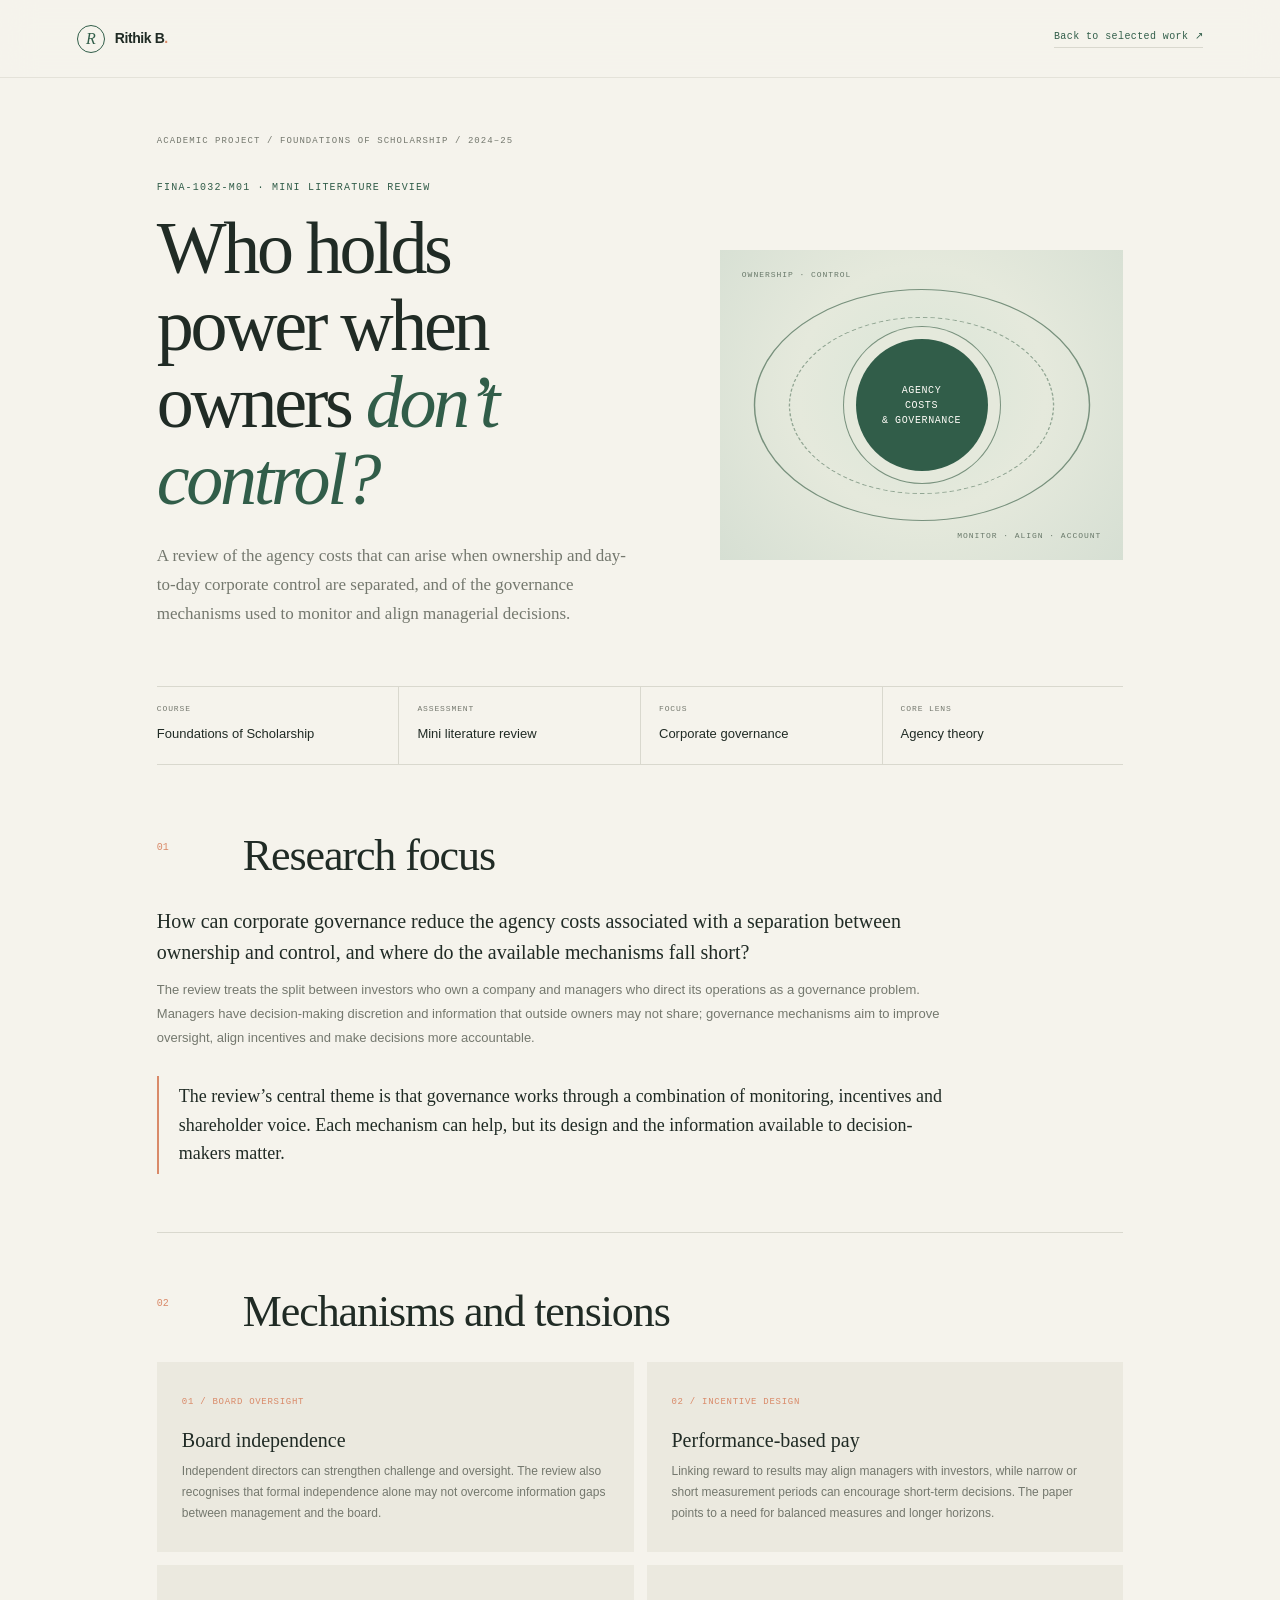
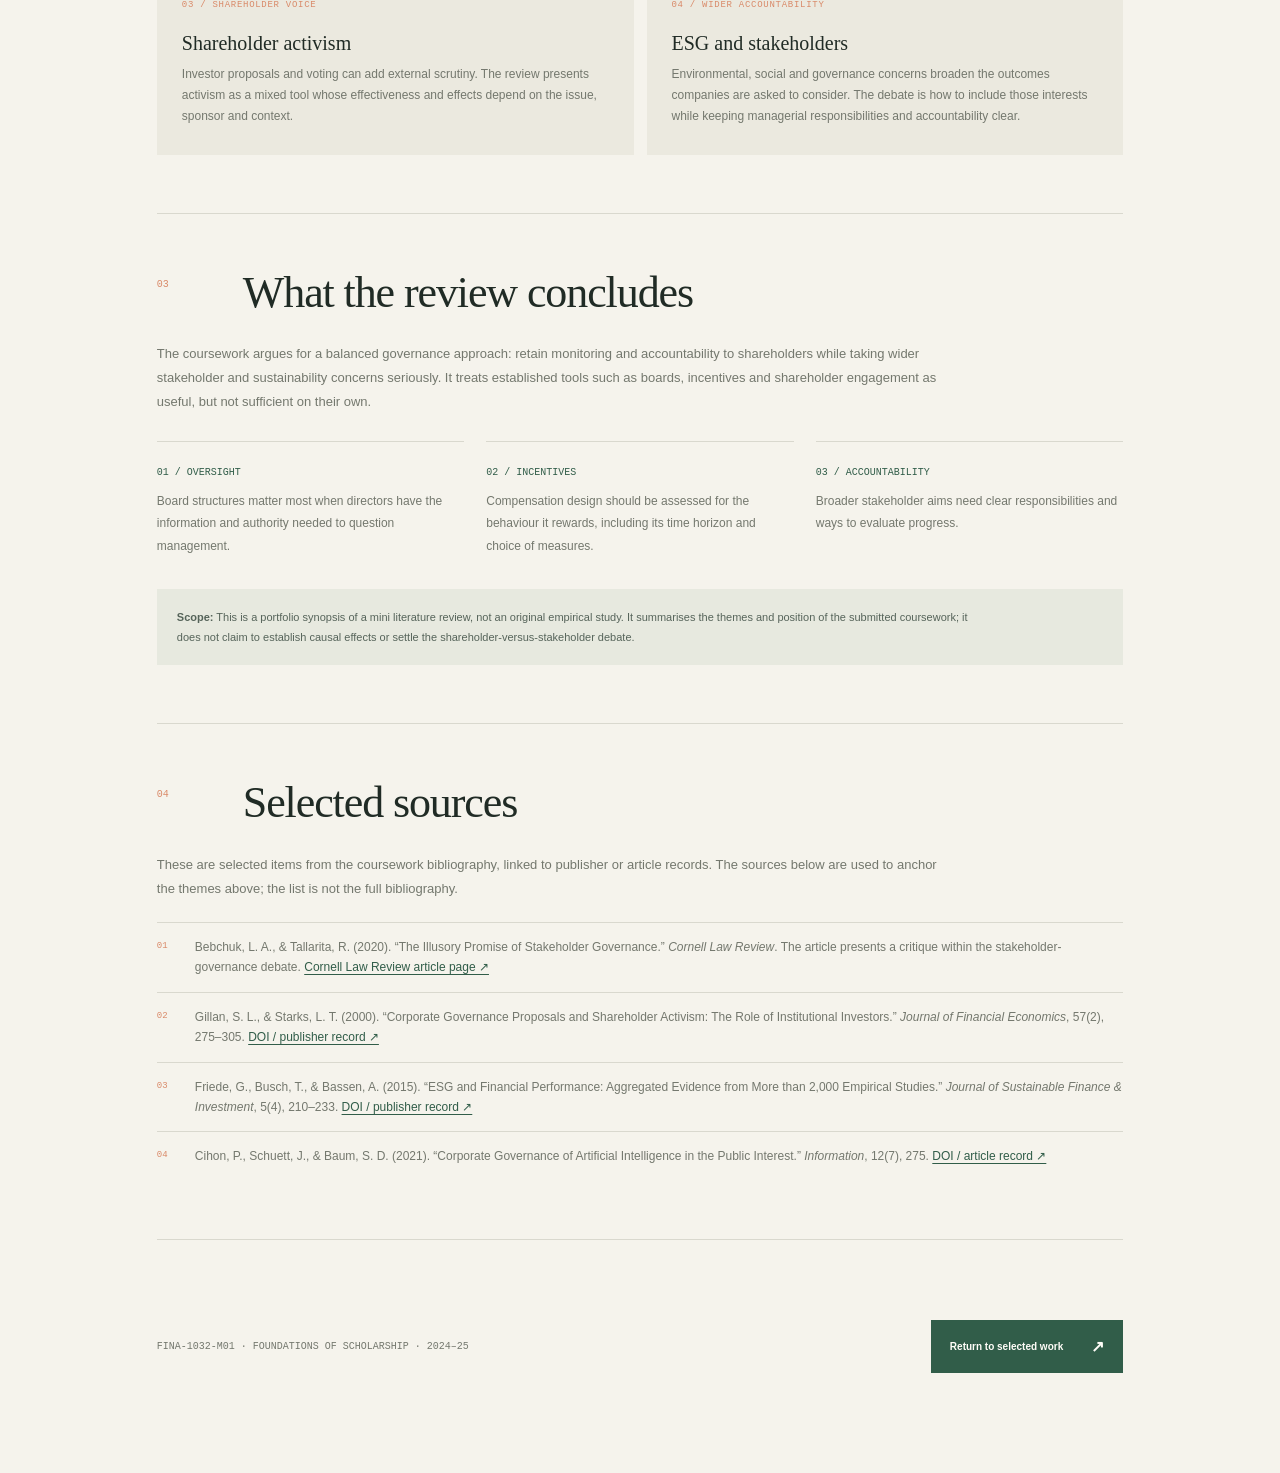
==== projects/agency-costs/index.html @ 287e6552 "Publish agency costs literature review project" ====
<!doctype html>
<html lang="en">
  <head>
    <meta charset="utf-8" />
    <meta name="viewport" content="width=device-width, initial-scale=1" />
    <meta name="theme-color" content="#f5f3ec" />
    <meta name="description" content="A literature review on separation of ownership and control, agency costs and corporate governance mechanisms by Rithik Besare." />
    <title>Ownership, Control &amp; Agency Costs — Rithik Besare</title>
    <link rel="stylesheet" href="../../styles.css" />
    <link rel="stylesheet" href="../../project-detail.css" />
  </head>
  <body>
    <a class="skip-link" href="#main">Skip to content</a>
    <header class="site-header">
      <a class="wordmark" href="../../" aria-label="Rithik Besare home"><span class="wordmark-mark">R</span><span>Rithik B<span class="wordmark-dot">.</span></span></a>
      <a class="project-back" href="../../#work">Back to selected work <span aria-hidden="true">↗</span></a>
    </header>
    <main id="main" class="project-detail">
      <p class="detail-breadcrumb">Academic project / Foundations of Scholarship / 2024–25</p>
      <section class="detail-hero" aria-labelledby="project-title">
        <div>
          <p class="detail-kicker">FINA-1032-M01 · MINI LITERATURE REVIEW</p>
          <h1 id="project-title">Who holds power when owners <em>don’t control?</em></h1>
          <p class="detail-lede">A review of the agency costs that can arise when ownership and day-to-day corporate control are separated, and of the governance mechanisms used to monitor and align managerial decisions.</p>
        </div>
        <div class="detail-cover" role="img" aria-label="Abstract diagram connecting ownership, management and agency costs">
          <span class="detail-cover-label top">OWNERSHIP · CONTROL</span>
          <span class="detail-cover-core">AGENCY<br />COSTS<br />&amp; GOVERNANCE</span>
          <span class="detail-cover-label bottom">MONITOR · ALIGN · ACCOUNT</span>
        </div>
      </section>
      <div class="detail-facts" aria-label="Project details">
        <div class="detail-fact"><span>Course</span><b>Foundations of Scholarship</b></div>
        <div class="detail-fact"><span>Assessment</span><b>Mini literature review</b></div>
        <div class="detail-fact"><span>Focus</span><b>Corporate governance</b></div>
        <div class="detail-fact"><span>Core lens</span><b>Agency theory</b></div>
      </div>
      <section class="detail-section">
        <div class="detail-section-heading"><span class="detail-section-number">01</span><h2>Research focus</h2></div>
        <p class="detail-question">How can corporate governance reduce the agency costs associated with a separation between ownership and control, and where do the available mechanisms fall short?</p>
        <p>The review treats the split between investors who own a company and managers who direct its operations as a governance problem. Managers have decision-making discretion and information that outside owners may not share; governance mechanisms aim to improve oversight, align incentives and make decisions more accountable.</p>
        <div class="detail-callout"><p>The review’s central theme is that governance works through a combination of monitoring, incentives and shareholder voice. Each mechanism can help, but its design and the information available to decision-makers matter.</p></div>
      </section>
      <section class="detail-section">
        <div class="detail-section-heading"><span class="detail-section-number">02</span><h2>Mechanisms and tensions</h2></div>
        <div class="detail-theme-grid">
          <article class="detail-theme"><span class="theme-index">01 / BOARD OVERSIGHT</span><h3>Board independence</h3><p>Independent directors can strengthen challenge and oversight. The review also recognises that formal independence alone may not overcome information gaps between management and the board.</p></article>
          <article class="detail-theme"><span class="theme-index">02 / INCENTIVE DESIGN</span><h3>Performance-based pay</h3><p>Linking reward to results may align managers with investors, while narrow or short measurement periods can encourage short-term decisions. The paper points to a need for balanced measures and longer horizons.</p></article>
          <article class="detail-theme"><span class="theme-index">03 / SHAREHOLDER VOICE</span><h3>Shareholder activism</h3><p>Investor proposals and voting can add external scrutiny. The review presents activism as a mixed tool whose effectiveness and effects depend on the issue, sponsor and context.</p></article>
          <article class="detail-theme"><span class="theme-index">04 / WIDER ACCOUNTABILITY</span><h3>ESG and stakeholders</h3><p>Environmental, social and governance concerns broaden the outcomes companies are asked to consider. The debate is how to include those interests while keeping managerial responsibilities and accountability clear.</p></article>
        </div>
      </section>
      <section class="detail-section">
        <div class="detail-section-heading"><span class="detail-section-number">03</span><h2>What the review concludes</h2></div>
        <p>The coursework argues for a balanced governance approach: retain monitoring and accountability to shareholders while taking wider stakeholder and sustainability concerns seriously. It treats established tools such as boards, incentives and shareholder engagement as useful, but not sufficient on their own.</p>
        <div class="detail-takeaways">
          <article><b>01 / OVERSIGHT</b><p>Board structures matter most when directors have the information and authority needed to question management.</p></article>
          <article><b>02 / INCENTIVES</b><p>Compensation design should be assessed for the behaviour it rewards, including its time horizon and choice of measures.</p></article>
          <article><b>03 / ACCOUNTABILITY</b><p>Broader stakeholder aims need clear responsibilities and ways to evaluate progress.</p></article>
        </div>
        <div class="detail-note"><p><strong>Scope:</strong> This is a portfolio synopsis of a mini literature review, not an original empirical study. It summarises the themes and position of the submitted coursework; it does not claim to establish causal effects or settle the shareholder-versus-stakeholder debate.</p></div>
      </section>
      <section class="detail-section">
        <div class="detail-section-heading"><span class="detail-section-number">04</span><h2>Selected sources</h2></div>
        <p>These are selected items from the coursework bibliography, linked to publisher or article records. The sources below are used to anchor the themes above; the list is not the full bibliography.</p>
        <ol class="detail-references">
          <li><span>Bebchuk, L. A., &amp; Tallarita, R. (2020). “The Illusory Promise of Stakeholder Governance.” <em>Cornell Law Review</em>. The article presents a critique within the stakeholder-governance debate. <a href="https://publications.lawschool.cornell.edu/lawreview/2020/12/01/the-illusory-promise-of-stakeholder-governance-2/" target="_blank" rel="noreferrer">Cornell Law Review article page ↗</a></span></li>
          <li><span>Gillan, S. L., &amp; Starks, L. T. (2000). “Corporate Governance Proposals and Shareholder Activism: The Role of Institutional Investors.” <em>Journal of Financial Economics</em>, 57(2), 275–305. <a href="https://doi.org/10.1016/S0304-405X(00)00058-1" target="_blank" rel="noreferrer">DOI / publisher record ↗</a></span></li>
          <li><span>Friede, G., Busch, T., &amp; Bassen, A. (2015). “ESG and Financial Performance: Aggregated Evidence from More than 2,000 Empirical Studies.” <em>Journal of Sustainable Finance &amp; Investment</em>, 5(4), 210–233. <a href="https://doi.org/10.1080/20430795.2015.1118917" target="_blank" rel="noreferrer">DOI / publisher record ↗</a></span></li>
          <li><span>Cihon, P., Schuett, J., &amp; Baum, S. D. (2021). “Corporate Governance of Artificial Intelligence in the Public Interest.” <em>Information</em>, 12(7), 275. <a href="https://doi.org/10.3390/info12070275" target="_blank" rel="noreferrer">DOI / article record ↗</a></span></li>
        </ol>
      </section>
      <footer class="detail-footer"><p>FINA-1032-M01 · FOUNDATIONS OF SCHOLARSHIP · 2024–25</p><a class="button button-dark" href="../../#work">Return to selected work <span aria-hidden="true">↗</span></a></footer>
    </main>
  </body>
</html>
---- styles.css ----
:root{--paper:#f5f3ec;--paper-2:#ebe9df;--surface:#fffdf8;--ink:#202b25;--muted:#74786e;--green:#315d49;--green-dark:#203e31;--coral:#d98a69;--line:#d9d8ce;--shadow:0 16px 45px rgba(38,49,41,.08);--serif:'Playfair Display',Georgia,serif;--sans:'DM Sans',Arial,sans-serif;--mono:'DM Mono',monospace;color-scheme:light}
*{box-sizing:border-box}html{scroll-behavior:smooth;scroll-padding-top:88px}body{margin:0;background:var(--paper);color:var(--ink);font:16px/1.6 var(--sans);-webkit-font-smoothing:antialiased}a{color:inherit;text-decoration:none}button{font:inherit;color:inherit}.skip-link{position:absolute;top:-60px;left:18px;z-index:99;padding:10px 16px;background:var(--ink);color:white}.skip-link:focus{top:12px}.site-header{height:78px;padding:0 max(calc((100vw - 1240px)/2),6vw);display:flex;align-items:center;justify-content:space-between;border-bottom:1px solid rgba(217,216,206,.6);position:sticky;top:0;background:color-mix(in srgb,var(--paper) 92%,transparent);backdrop-filter:blur(16px);z-index:20}.wordmark{display:flex;align-items:center;gap:10px;font-size:14px;font-weight:700;letter-spacing:-.03em}.wordmark-mark{width:28px;height:28px;border:1px solid var(--green);color:var(--green);border-radius:50%;display:grid;place-items:center;font:italic 16px var(--serif)}.wordmark-dot{color:var(--coral)}.site-nav{display:flex;align-items:center;gap:34px;font-size:12px;font-weight:600}.site-nav>a{transition:color .2s}.site-nav>a:hover,.hero-socials a:hover,.text-link:hover{color:var(--green)}.theme-toggle,.menu-toggle{border:0;background:transparent;cursor:pointer}.theme-toggle{font-size:22px;padding:6px;color:var(--green)}.menu-toggle{display:none}.section-wrap{max-width:1240px;margin:0 auto;padding-left:6vw;padding-right:6vw}.hero{position:relative;min-height:640px;padding-top:78px;padding-bottom:84px;display:grid;grid-template-columns:1fr .95fr;align-items:center;gap:5vw}.eyebrow{font:10px var(--mono);letter-spacing:.12em;color:var(--muted);display:flex;align-items:center;gap:11px;margin:0 0 23px}.eyebrow-line{width:27px;height:1px;background:var(--coral);display:inline-block}.eyebrow-separator{color:#c0bfb5;margin:0 2px}.hero-kicker{font:italic 17px var(--serif);margin:0 0 10px;color:#73786f}.hero-kicker span{color:var(--green);font-weight:600}.hero h1,.section-heading h2,.about-copy h2,.toolkit-title h2,.contact-inner h2{font:500 clamp(45px,5vw,70px)/1.09 var(--serif);letter-spacing:-.04em;margin:0}.hero h1 em,.section-heading h2 em,.about-copy h2 em,.toolkit-title h2 em,.contact-inner h2 em{color:var(--green);font-weight:500}.hero-description{font-size:15px;color:#646b62;max-width:470px;margin:24px 0 25px;line-height:1.8}.hero-description strong{color:var(--ink);font-weight:600}.hero-actions{display:flex;align-items:center;gap:26px}.button{display:inline-flex;align-items:center;justify-content:center;gap:28px;padding:14px 19px;font-size:12px;font-weight:600;transition:transform .2s,background .2s}.button:hover{transform:translateY(-2px)}.button-dark{background:var(--green);color:#fffdf8}.button-dark:hover{background:var(--green-dark)}.button span,.text-link span{font-size:16px}.text-link{font-size:12px;font-weight:600;border-bottom:1px solid var(--line);padding-bottom:5px;transition:color .2s}.hero-socials{display:flex;align-items:center;gap:20px;margin-top:38px;font:9px var(--mono);text-transform:uppercase;letter-spacing:.08em;color:var(--muted)}.hero-socials a span{color:var(--coral)}.hero-socials>span{margin-left:auto}.hero-art{position:relative;min-height:450px;background:#e5e9dc;overflow:hidden;display:flex;align-items:center;justify-content:center;color:var(--green);isolation:isolate}.hero-art:before{content:'';position:absolute;width:440px;height:440px;border-radius:50%;background:#d9e2d2;top:10px;right:0;z-index:-1}.art-topline{position:absolute;top:25px;left:27px;right:27px;display:flex;justify-content:space-between;font:9px var(--mono);letter-spacing:.12em;color:#687869}.chart-art{width:100%;height:auto;max-height:390px;margin-top:30px}.art-label{position:absolute;z-index:2;background:var(--surface);padding:8px 12px;font:10px var(--mono);box-shadow:0 7px 24px #203e3114}.art-label-one{left:9%;top:35%}.art-label-dot{display:inline-block;width:7px;height:7px;border-radius:50%;background:var(--coral);margin-right:7px}.art-label-two{right:8%;bottom:25%;color:var(--green)}.art-caption{position:absolute;bottom:20px;left:27px;right:27px;display:flex;gap:11px;align-items:center;font:9px var(--mono);letter-spacing:.04em;color:#687869}.caption-number{color:var(--coral)}.caption-rule{height:1px;background:#b8c1b4;flex:1}.scroll-cue{position:absolute;left:6vw;bottom:22px;display:flex;align-items:center;gap:10px;text-transform:uppercase;letter-spacing:.12em;font:9px var(--mono);color:var(--muted)}.scroll-line{width:28px;height:1px;background:var(--coral)}.proof-strip{background:var(--green);color:#f7f5ed;display:flex;align-items:center;justify-content:center;gap:clamp(35px,8vw,115px);padding:26px 6vw;min-height:112px}.proof-item{display:flex;align-items:center;gap:13px}.proof-value{font:italic 30px var(--serif);color:#f4c4a7}.proof-label{font-size:10px;line-height:1.45;color:#d5dfd5}.proof-note{max-width:140px;border-left:1px solid #ffffff47;padding-left:16px;font-size:9px;line-height:1.6;color:#bfcdbf}.section{padding-top:118px;padding-bottom:118px}.section-heading{display:flex;align-items:flex-end;justify-content:space-between;gap:30px;margin-bottom:50px}.section-heading .eyebrow{margin-bottom:17px}.section-heading h2,.about-copy h2,.toolkit-title h2{font-size:clamp(38px,4.1vw,56px)}.section-intro{max-width:330px;margin:0 2vw 6px 0;font-size:13px;line-height:1.8;color:var(--muted)}.filter-row{display:flex;gap:9px;align-items:center;margin-bottom:22px;font:10px var(--mono);color:var(--muted)}.filter-row>span{margin-right:5px}.filter-chip{border:1px solid var(--line);background:transparent;padding:8px 12px;font:10px var(--mono);cursor:pointer;color:var(--muted);transition:all .2s}.filter-chip span{padding-left:9px;color:#dca185}.filter-chip.is-active,.filter-chip:hover{border-color:var(--green);background:var(--green);color:#fff}.project-grid{display:grid;grid-template-columns:1fr 1fr;gap:45px 26px}.project-card{min-width:0}.project-feature{grid-column:span 2;display:grid;grid-template-columns:1.08fr .92fr;gap:35px;align-items:center}.project-visual{position:relative;display:block;overflow:hidden;min-height:275px;transition:transform .3s,box-shadow .3s}.project-visual:hover{transform:translateY(-4px);box-shadow:var(--shadow)}.visual-retail{min-height:365px;background:#e5e9dc;padding:22px 28px}.visual-head{display:flex;justify-content:space-between;color:#6d796d;font:9px var(--mono);letter-spacing:.11em}.visual-dashboard{max-width:470px;margin:27px auto 0;background:#fffdf9;box-shadow:0 8px 25px #344b3913;padding:20px 22px 13px}.dash-title{font-size:16px;font-weight:700;letter-spacing:-.04em}.dash-title span{display:block;font:9px var(--mono);color:#8c9288;margin-top:2px}.dash-metrics{display:grid;grid-template-columns:repeat(3,1fr);margin:17px 0 18px;gap:10px}.dash-metrics>div{border-left:1px solid #daddd4;padding-left:10px}.dash-metrics small,.dash-metrics i{display:block;font-size:8px;color:#8c9288;font-style:normal}.dash-metrics b{font:500 20px var(--serif);display:block;margin:3px 0}.dash-chart{height:113px;display:flex;border-bottom:1px solid #daddd4;position:relative}.chart-axis{display:flex;flex-direction:column;justify-content:space-between;padding:1px 10px 5px 0;font:7px var(--mono);color:#9ca198}.bar-set{display:flex;align-items:end;justify-content:space-around;gap:9px;width:100%;background:repeating-linear-gradient(to bottom,transparent 0,transparent 27px,#eaede6 28px,#eaede6 29px)}.bar-set i{width:8%;height:var(--h);background:#b9c9b3;display:block;position:relative}.bar-set i:nth-child(3n){background:#d98a69}.dash-footer{display:flex;justify-content:space-between;padding-top:10px;color:#748071;font:7px var(--mono);letter-spacing:.05em}.project-copy{padding:6px 2px}.project-meta{font:9px var(--mono);letter-spacing:.1em;color:var(--muted);margin:0 0 12px}.project-copy h3{font:500 24px/1.2 var(--serif);letter-spacing:-.02em;margin:0 0 10px}.project-copy>p:not(.project-meta){font-size:12px;color:var(--muted);max-width:490px;margin:0 0 16px;line-height:1.75}.tag-row{display:flex;flex-wrap:wrap;gap:7px;margin:14px 0}.tag-row span{border:1px solid var(--line);padding:5px 8px;font:8px var(--mono);color:var(--muted);letter-spacing:.04em}.project-link{display:inline-flex;align-items:center;gap:18px;margin-top:8px;font-size:11px;font-weight:600;border-bottom:1px solid var(--line);padding-bottom:5px}.project-link span{color:var(--coral);font-size:15px}.visual-customer{background:#e6d7c5;padding:24px 27px;color:#4f3a2c}.quote-mark{font:100px/.8 var(--serif);color:#bd795a;height:60px}.quote-preview{font:500 clamp(27px,3vw,42px)/1.15 var(--serif);margin:20px 0}.quote-preview em{color:#9e543a}.quote-bottom{position:absolute;left:26px;right:26px;bottom:19px;border-top:1px solid #846b5b55;padding-top:12px;display:flex;justify-content:space-between;font:8px var(--mono);letter-spacing:.08em}.quote-stamp{position:absolute;right:28px;top:36px;width:63px;height:63px;border:1px solid #a15d42;border-radius:50%;display:grid;place-items:center;text-align:center;font:8px/1.2 var(--mono);color:#9e543a;transform:rotate(9deg)}.visual-data{background:#dbe4dc;color:var(--green);display:grid;place-items:center}.data-orbit{position:absolute;width:200px;height:200px;border:1px solid #77907d;border-radius:50%;transform:rotate(-30deg) scaleX(1.5)}.orbit-b{transform:rotate(48deg) scaleX(1.5);border-style:dashed;opacity:.6}.data-core{width:100px;height:100px;border-radius:50%;display:grid;place-items:center;text-align:center;background:var(--green);color:#fff;font:10px/1.4 var(--mono);z-index:1;box-shadow:0 0 0 12px #dbe4dc,0 0 0 13px #77907d}.data-node{position:absolute;background:#fffdf8;width:30px;height:30px;border-radius:50%;display:grid;place-items:center;font:9px var(--mono);box-shadow:0 5px 15px #203e311c}.node-a{top:62px;left:22%}.node-b{right:17%;top:47%}.node-c{bottom:51px;left:28%}.visual-model{background:#e7e6dd;padding:24px 27px;color:#5d655a}.model-label{display:flex;justify-content:space-between;font:8px var(--mono);letter-spacing:.12em}.model-equation{display:flex;align-items:center;justify-content:center;gap:14px;margin:74px auto 65px;font:italic 20px var(--serif);color:var(--green)}.model-equation b{font:12px var(--mono);color:#d98a69}.model-equation em{font:italic 27px var(--serif);color:#d98a69}.model-grid{display:flex;gap:7px}.model-grid span{border:1px solid #b9bbae;padding:6px 8px;font:7px var(--mono);letter-spacing:.07em}.about-band{background:var(--paper-2)}.about-inner{padding-top:105px;padding-bottom:108px;display:grid;grid-template-columns:.8fr 1.2fr;gap:10vw}.about-aside{position:relative}.about-monogram{width:min(270px,75%);aspect-ratio:1;border-radius:50%;border:1px solid #c7c9ba;display:grid;place-items:center;margin:45px auto 0;font:italic 125px var(--serif);color:var(--green);position:relative}.about-monogram:before,.about-monogram:after{content:'';position:absolute;inset:14px;border:1px dashed #c7c9ba;border-radius:50%}.about-monogram:after{inset:-12px 28px;transform:rotate(38deg);border-style:solid;border-color:#d1c5b5}.about-monogram span{color:var(--coral)}.about-copy h2{margin-bottom:25px}.about-copy>p{max-width:545px;font-size:13px;line-height:1.85;color:var(--muted)}.about-copy .about-lead{font:500 18px/1.55 var(--serif);color:var(--ink);max-width:440px}.about-copy .text-link{display:inline-block;margin-top:13px}.experience-section{padding-bottom:110px}.timeline{border-top:1px solid var(--line)}.timeline-entry{display:grid;grid-template-columns:200px 1fr;gap:38px;padding:31px 0 34px;border-bottom:1px solid var(--line)}.timeline-date{font:11px var(--mono);color:var(--green)}.timeline-date span{display:block;margin-top:7px;font-size:8px;letter-spacing:.1em;color:#a2a49b}.timeline-type{font:9px var(--mono);letter-spacing:.1em;color:var(--muted);margin:0 0 8px}.timeline-body h3{font:500 23px var(--serif);margin:0 0 8px}.timeline-body>p:not(.timeline-type){font-size:12px;color:var(--muted);max-width:650px;margin:0;line-height:1.8}.timeline-body .tag-row{margin-bottom:0}.capabilities-section{background:#e7e9df;padding:93px 0 98px}.capabilities-section .section-heading{margin-bottom:42px}.capability-grid{display:grid;grid-template-columns:repeat(4,1fr);border-top:1px solid #cfd2c7}.capability-grid article{padding:23px 18px 0 0;border-right:1px solid #cfd2c7}.capability-grid article+article{padding-left:19px}.capability-grid article:last-child{border-right:0}.cap-number{font:9px var(--mono);color:var(--coral)}.capability-grid h3{font:500 18px var(--serif);margin:16px 0 9px}.capability-grid p{font-size:11px;line-height:1.7;color:var(--muted);margin:0;max-width:230px}.toolkit-section{display:grid;grid-template-columns:.7fr 1.3fr;gap:9vw;padding-top:105px;padding-bottom:105px}.toolkit-title h2{font-size:42px}.toolkit-list>div{display:grid;grid-template-columns:180px 1fr;align-items:baseline;padding:17px 0;border-bottom:1px solid var(--line)}.toolkit-list>div:first-child{border-top:1px solid var(--line)}.toolkit-list h3{font:10px var(--mono);color:var(--muted);font-weight:400}.toolkit-list p{font-size:13px;margin:0}.toolkit-list p span{color:var(--coral);padding:0 4px}.contact-section{background:var(--green);color:#f8f5ec}.contact-inner{padding-top:92px;padding-bottom:86px;display:flex;justify-content:space-between;gap:50px}.contact-inner .eyebrow{color:#c1cbbf}.contact-inner h2{font-size:clamp(43px,5vw,65px);margin-bottom:17px}.contact-inner h2 em{color:#efb28f}.contact-inner>div:first-child>p:not(.eyebrow){max-width:430px;font-size:12px;color:#cdd6cc;line-height:1.8;margin:0 0 23px}.button-light{background:#f4f1e8;color:var(--green)}.contact-links{align-self:end;min-width:210px;display:flex;flex-direction:column}.contact-links a{display:flex;justify-content:space-between;padding:12px 0;border-bottom:1px solid #ffffff45;font-size:11px}.contact-links a span{color:#efb28f}.site-footer{min-height:84px;padding:19px max(calc((100vw - 1240px)/2),6vw);display:flex;align-items:center;justify-content:space-between;gap:15px;color:var(--muted)}.site-footer p,.site-footer>span{font:9px var(--mono)}.site-footer .wordmark{color:var(--ink)}[hidden]{display:none!important}
body[data-theme=dark]{--paper:#202a24;--paper-2:#28342c;--surface:#303b33;--ink:#f2f1e7;--muted:#b3b9ad;--green:#94b79a;--green-dark:#728e77;--line:#455047;--shadow:0 16px 45px rgba(0,0,0,.2);color-scheme:dark}body[data-theme=dark] .hero-art{background:#334238}body[data-theme=dark] .hero-art:before{background:#3b5141}body[data-theme=dark] .chart-art circle,body[data-theme=dark] .chart-art path{color:#acc6ac}body[data-theme=dark] .chart-art rect{fill:#394a3e}body[data-theme=dark] .chart-art text{fill:#e1e9de}body[data-theme=dark] .project-visual{filter:brightness(.87)}body[data-theme=dark] .visual-retail{background:#35473a}body[data-theme=dark] .visual-customer{background:#514239;color:#f4dfcf}body[data-theme=dark] .visual-data{background:#34463a}body[data-theme=dark] .visual-model{background:#3b4238}body[data-theme=dark] .visual-retail .visual-dashboard{background:#e9e8dd;color:#24342a}body[data-theme=dark] .data-core{background:#293d31;color:#f4f1e8}body[data-theme=dark] .data-node{background:#e8e9df;color:#24342a}body[data-theme=dark] .button-dark{color:#17251c}body[data-theme=dark] .button-light{color:#263a2e}body[data-theme=dark] .proof-strip{background:#18241d}body[data-theme=dark] .capabilities-section{background:#2c382f}body[data-theme=dark] .about-monogram{color:#a7c5a9}
@media(max-width:900px){.hero{grid-template-columns:1fr .85fr;gap:3vw}.hero-art{min-height:380px}.site-nav{gap:23px}.project-feature{gap:23px}.visual-retail{min-height:330px}.about-inner{gap:6vw}.capability-grid{grid-template-columns:repeat(2,1fr);row-gap:27px}.capability-grid article:nth-child(2){border-right:0}.capability-grid article:nth-child(3){padding-left:0}.toolkit-section{gap:5vw}}
@media(max-width:680px){html{scroll-padding-top:72px}.site-header{height:68px;padding:0 22px}.menu-toggle{display:grid;gap:5px;padding:10px}.menu-toggle span{width:19px;height:1px;background:var(--ink)}.site-nav{display:none;position:absolute;top:67px;left:0;right:0;padding:16px 22px 22px;background:var(--paper);border-bottom:1px solid var(--line);align-items:flex-start;flex-direction:column;gap:15px}.site-nav.is-open{display:flex}.theme-toggle{padding:0}.section-wrap{padding-left:22px;padding-right:22px}.hero{display:flex;flex-direction:column;align-items:stretch;padding-top:55px;padding-bottom:70px;gap:38px}.hero h1{font-size:50px}.hero-description{font-size:14px}.hero-art{min-height:310px}.chart-art{max-height:280px}.art-topline{top:17px;left:18px;right:18px}.art-caption{left:18px;right:18px;bottom:14px}.art-label-one{left:5%;top:33%}.art-label-two{right:5%;bottom:23%}.hero-socials{margin-top:28px;gap:15px}.hero-socials>span{display:none}.scroll-cue{left:22px;bottom:22px}.proof-strip{padding:22px;gap:15px;justify-content:space-between;flex-wrap:wrap}.proof-item{gap:7px}.proof-value{font-size:24px}.proof-label{font-size:8px}.proof-note{width:100%;max-width:none;border-left:0;border-top:1px solid #ffffff47;padding:10px 0 0;margin:0}.section{padding-top:78px;padding-bottom:78px}.section-heading{display:block;margin-bottom:34px}.section-heading h2,.about-copy h2{font-size:43px}.section-intro{margin:18px 0 0;font-size:12px}.filter-row{overflow:auto;white-space:nowrap;padding-bottom:5px}.filter-chip{padding:7px 9px}.project-grid{grid-template-columns:1fr;gap:34px}.project-feature{grid-column:auto;grid-template-columns:1fr;gap:16px}.visual-retail{min-height:300px;padding:18px}.visual-dashboard{margin-top:22px;padding:17px}.project-copy h3{font-size:22px}.project-visual{min-height:260px}.visual-retail{min-height:300px}.about-inner{display:block;padding-top:73px;padding-bottom:77px}.about-aside .eyebrow{margin-bottom:25px}.about-monogram{width:140px;margin:0 0 30px 6px;font-size:65px}.about-copy h2{margin-bottom:19px}.about-copy .about-lead{font-size:17px}.timeline-entry{grid-template-columns:1fr;gap:10px;padding:24px 0}.timeline-date span{display:inline;margin-left:8px}.timeline-body h3{font-size:21px}.capabilities-section{padding:72px 0}.capability-grid{grid-template-columns:1fr 1fr;row-gap:24px}.capability-grid article{padding-right:13px}.capability-grid article+article{padding-left:13px}.capability-grid article:nth-child(odd){padding-left:0}.capability-grid article:nth-child(even){border-right:0}.capability-grid h3{font-size:16px}.toolkit-section{display:block;padding-top:76px;padding-bottom:76px}.toolkit-title{margin-bottom:28px}.toolkit-title h2{font-size:40px}.toolkit-list>div{grid-template-columns:120px 1fr;gap:12px}.toolkit-list h3{font-size:9px}.toolkit-list p{font-size:11px}.contact-inner{display:block;padding-top:73px;padding-bottom:65px}.contact-inner h2{font-size:48px}.contact-inner>div:first-child>p:not(.eyebrow){max-width:350px}.contact-links{margin-top:33px}.site-footer{padding:21px 22px;flex-wrap:wrap}.site-footer p{width:100%;order:3;margin:0}.site-footer>span{font-size:8px}}
@media(prefers-reduced-motion:reduce){*,*::before,*::after{scroll-behavior:auto!important;transition:none!important}}
---- project-detail.css ----
/* Styles for coursework and project detail pages */
.project-back{font:10px var(--mono);letter-spacing:.04em;border-bottom:1px solid var(--line);padding-bottom:5px;color:var(--green)}
.project-detail{max-width:1120px;margin:0 auto;padding:58px 6vw 100px}
.detail-breadcrumb{font:9px var(--mono);letter-spacing:.12em;color:var(--muted);text-transform:uppercase;margin:0 0 26px}
.detail-hero{display:grid;grid-template-columns:1.08fr .92fr;align-items:center;gap:7vw;padding:10px 0 56px}
.detail-kicker{font:10px var(--mono);letter-spacing:.12em;color:var(--green);margin:0 0 17px}
.detail-hero h1{font:500 clamp(42px,6vw,74px)/1.04 var(--serif);letter-spacing:-.045em;margin:0;max-width:670px}
.detail-hero h1 em{font-weight:500;color:var(--green)}
.detail-lede{font:500 17px/1.7 var(--serif);color:var(--muted);max-width:590px;margin:24px 0 0}
.detail-cover{min-height:310px;background:radial-gradient(circle at 50% 45%,#d9e5d7 0,#e5e9dc 47%,#d6dfd3 100%);position:relative;display:grid;place-items:center;overflow:hidden;color:var(--green)}
.detail-cover:before,.detail-cover:after{content:"";position:absolute;width:230px;height:230px;border:1px solid #78917d;border-radius:50%;transform:scaleX(1.45) rotate(28deg)}
.detail-cover:after{width:175px;height:175px;transform:scaleX(1.5) rotate(-35deg);border-style:dashed;opacity:.75}
.detail-cover-core{z-index:1;width:132px;height:132px;border-radius:50%;display:grid;place-items:center;text-align:center;background:var(--green);color:#fffdf8;font:10px/1.5 var(--mono);letter-spacing:.06em;box-shadow:0 0 0 12px #e5e9dc,0 0 0 13px #78917d}
.detail-cover-label{position:absolute;font:8px var(--mono);letter-spacing:.12em;color:#687869}
.detail-cover-label.top{top:20px;left:22px}.detail-cover-label.bottom{right:22px;bottom:20px}
.detail-facts{display:grid;grid-template-columns:repeat(4,1fr);border-top:1px solid var(--line);border-bottom:1px solid var(--line);margin:2px 0 66px}
.detail-fact{padding:17px 16px 18px 0}.detail-fact+.detail-fact{padding-left:18px;border-left:1px solid var(--line)}
.detail-fact span{display:block;font:8px var(--mono);letter-spacing:.11em;text-transform:uppercase;color:var(--muted);margin-bottom:7px}
.detail-fact b{font:500 13px/1.5 var(--sans)}
.detail-section{padding:0 0 58px;margin:0 0 54px;border-bottom:1px solid var(--line)}
.detail-section:last-child{border-bottom:0}
.detail-section-heading{display:grid;grid-template-columns:70px 1fr;gap:16px;margin-bottom:24px}
.detail-section-number{font:10px var(--mono);color:var(--coral);padding-top:11px}
.detail-section h2{font:500 clamp(31px,4vw,44px)/1.15 var(--serif);letter-spacing:-.025em;margin:0}
.detail-section h3{font:500 20px/1.3 var(--serif);margin:0 0 9px}
.detail-section p{font-size:13px;line-height:1.85;color:var(--muted);max-width:800px;margin:10px 0}
.detail-question{font:500 20px/1.55 var(--serif)!important;color:var(--ink)!important;max-width:790px!important}
.detail-theme-grid{display:grid;grid-template-columns:repeat(2,1fr);gap:13px;margin-top:22px}
.detail-theme{background:var(--paper-2);padding:24px 25px 22px;min-height:190px}
.detail-theme .theme-index{font:9px var(--mono);color:var(--coral);letter-spacing:.08em}
.detail-theme h3{margin:16px 0 8px}
.detail-theme p{font-size:12px;margin:0;line-height:1.75}
.detail-callout{border-left:2px solid var(--coral);padding:6px 0 6px 20px;margin:26px 0 0;max-width:790px}
.detail-callout p{font:500 18px/1.6 var(--serif);color:var(--ink);margin:0}
.detail-takeaways{display:grid;grid-template-columns:repeat(3,1fr);gap:22px;margin-top:26px}
.detail-takeaways article{border-top:1px solid var(--line);padding-top:15px}
.detail-takeaways b{font:10px var(--mono);color:var(--green)}
.detail-takeaways p{font-size:12px;margin-top:8px}
.detail-note{background:#e7e9df;padding:18px 20px;margin-top:22px}
.detail-note p{margin:0;color:#56645a;font-size:11px}
.detail-references{list-style:none;counter-reset:refs;padding:0;margin:21px 0 0}
.detail-references li{counter-increment:refs;display:grid;grid-template-columns:28px 1fr;gap:10px;padding:14px 0;border-top:1px solid var(--line);font-size:12px;line-height:1.7;color:var(--muted)}
.detail-references li:before{content:"0" counter(refs);font:9px var(--mono);color:var(--coral);padding-top:4px}
.detail-references a{color:var(--green);text-decoration:underline;text-underline-offset:3px}
.detail-footer{padding-top:26px;display:flex;align-items:center;justify-content:space-between;gap:20px}
.detail-footer p{font:10px var(--mono);color:var(--muted);margin:0}
.detail-footer .button{font-size:10px}
body[data-theme=dark] .detail-cover{background:radial-gradient(circle at 50% 45%,#3b5141 0,#334238 53%,#2d3e33 100%)}
body[data-theme=dark] .detail-cover-core{background:#293d31;color:#f4f1e8;box-shadow:0 0 0 12px #334238,0 0 0 13px #78917d}
body[data-theme=dark] .detail-note{background:#2c382f}
body[data-theme=dark] .detail-note p{color:#c3cec2}
@media(max-width:760px){.detail-hero{grid-template-columns:1fr;gap:35px}.detail-cover{min-height:250px}.detail-facts{grid-template-columns:repeat(2,1fr)}.detail-fact:nth-child(3){border-left:0;padding-left:0;border-top:1px solid var(--line)}.detail-fact:nth-child(4){border-top:1px solid var(--line)}.detail-theme-grid{grid-template-columns:1fr}.detail-takeaways{grid-template-columns:1fr;gap:10px}.detail-theme{min-height:0}.detail-section-heading{grid-template-columns:37px 1fr;gap:10px}.detail-footer{align-items:flex-start;flex-direction:column}}
@media(max-width:680px){.project-detail{padding:37px 22px 70px}.project-back{font-size:9px}.detail-hero{padding-top:0}.detail-hero h1{font-size:48px}.detail-lede{font-size:15px}.detail-facts{margin-bottom:48px}.detail-fact{padding:14px 9px 15px 0}.detail-fact+.detail-fact{padding-left:12px}.detail-section{padding-bottom:40px;margin-bottom:38px}.detail-section h2{font-size:34px}.detail-footer .button{width:100%;justify-content:space-between}}
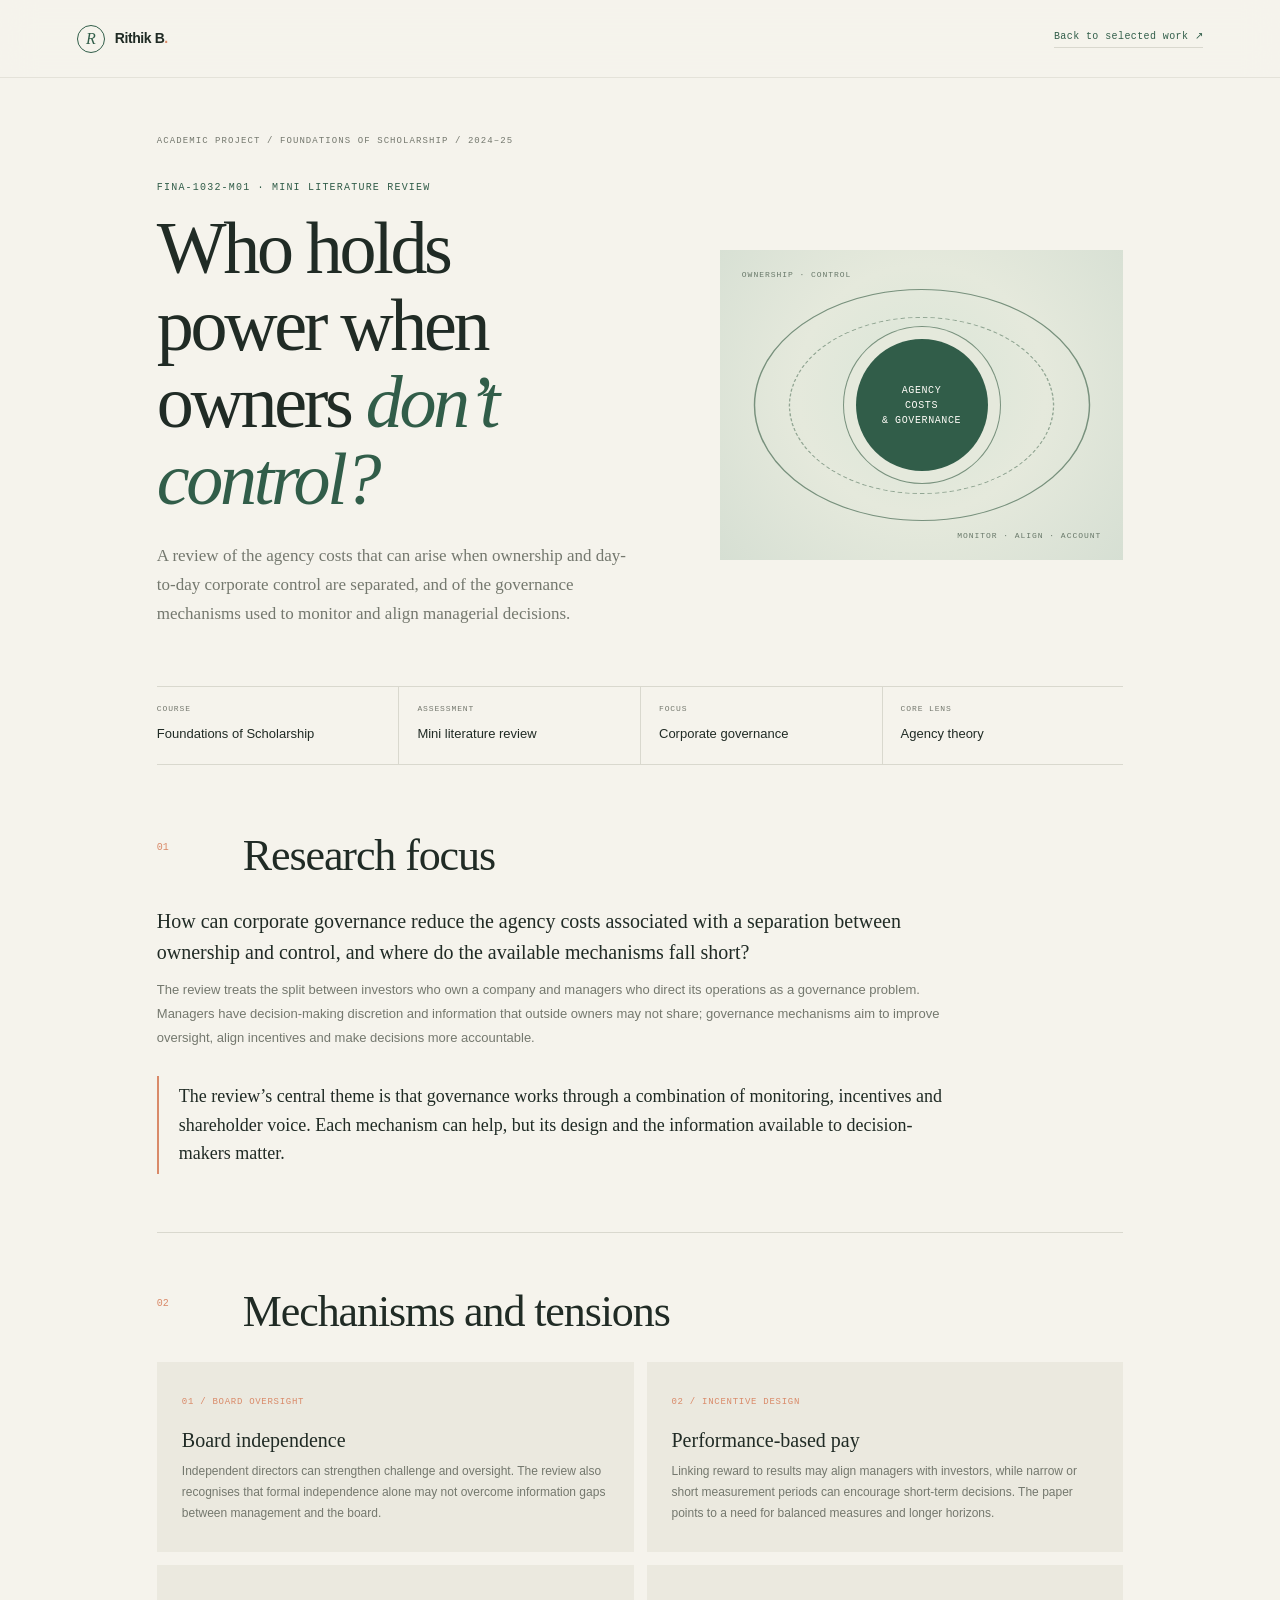
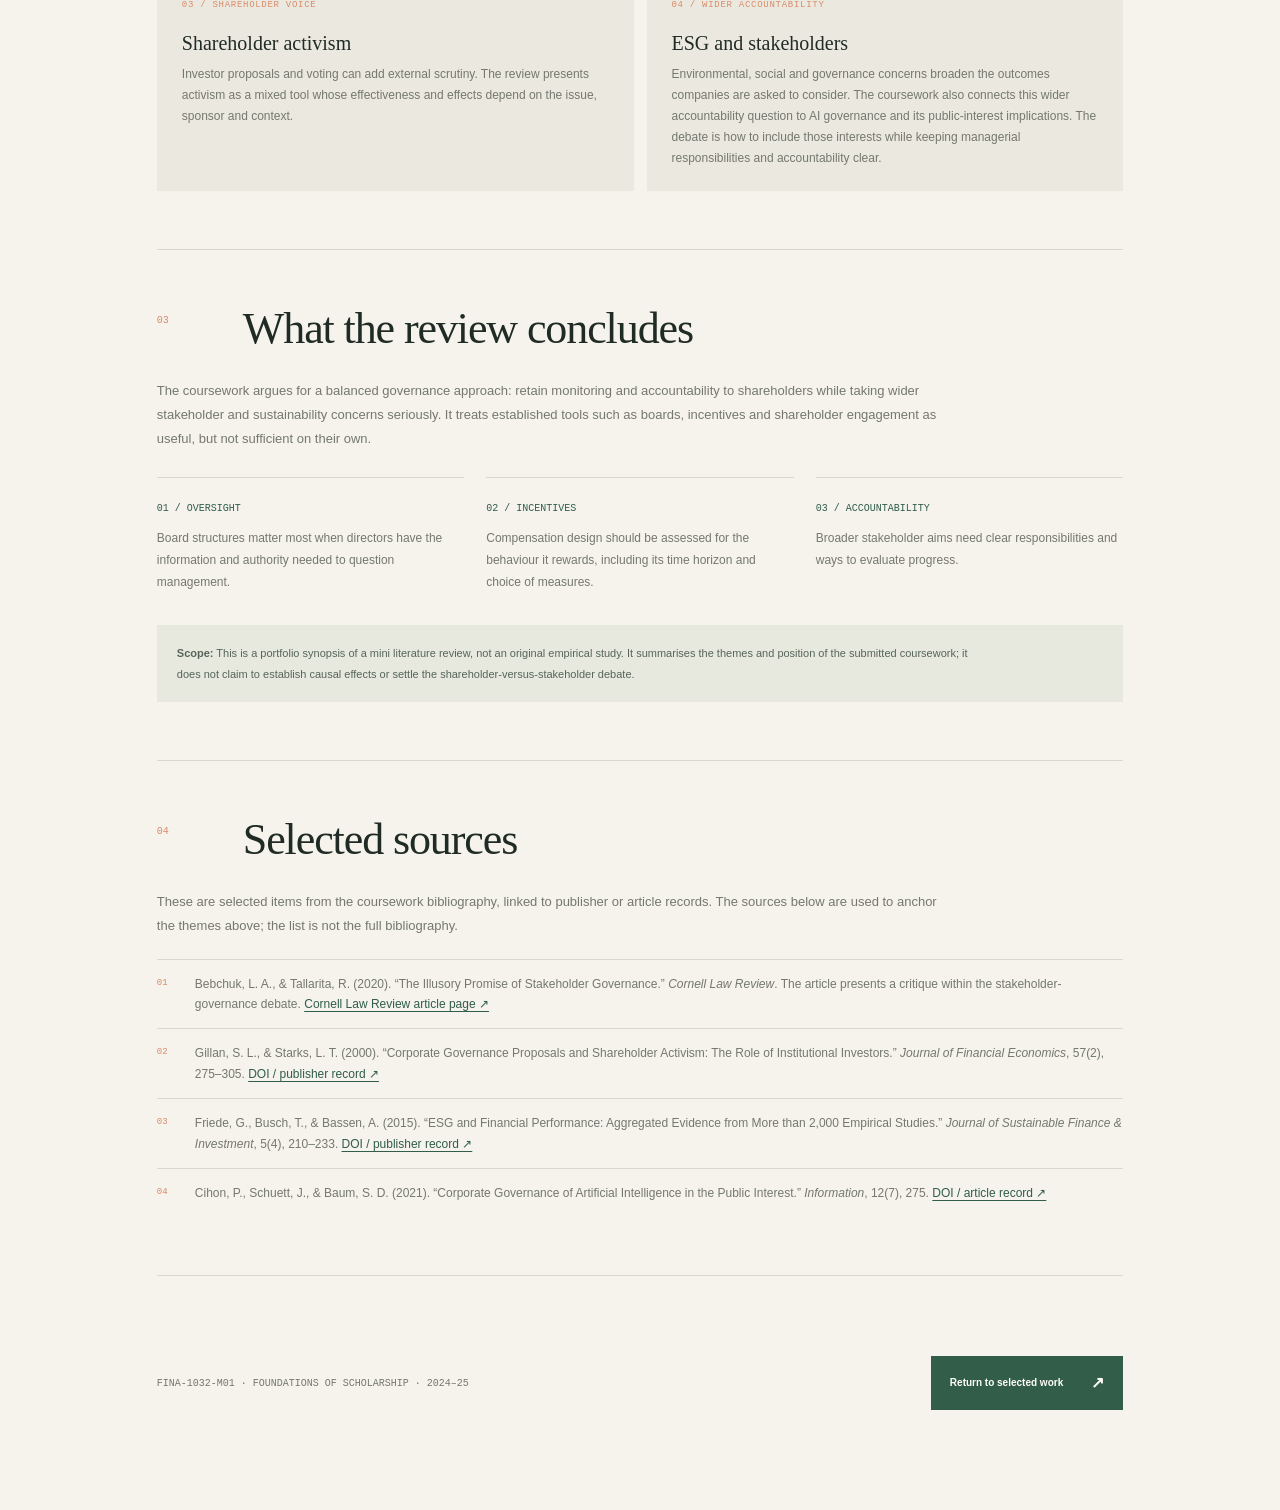
==== commit 5359cfb6: "Reflect AI governance theme in coursework summary" ====
--- a/projects/agency-costs/index.html
+++ b/projects/agency-costs/index.html
@@ -47,7 +47,7 @@
           <article class="detail-theme"><span class="theme-index">01 / BOARD OVERSIGHT</span><h3>Board independence</h3><p>Independent directors can strengthen challenge and oversight. The review also recognises that formal independence alone may not overcome information gaps between management and the board.</p></article>
           <article class="detail-theme"><span class="theme-index">02 / INCENTIVE DESIGN</span><h3>Performance-based pay</h3><p>Linking reward to results may align managers with investors, while narrow or short measurement periods can encourage short-term decisions. The paper points to a need for balanced measures and longer horizons.</p></article>
           <article class="detail-theme"><span class="theme-index">03 / SHAREHOLDER VOICE</span><h3>Shareholder activism</h3><p>Investor proposals and voting can add external scrutiny. The review presents activism as a mixed tool whose effectiveness and effects depend on the issue, sponsor and context.</p></article>
-          <article class="detail-theme"><span class="theme-index">04 / WIDER ACCOUNTABILITY</span><h3>ESG and stakeholders</h3><p>Environmental, social and governance concerns broaden the outcomes companies are asked to consider. The debate is how to include those interests while keeping managerial responsibilities and accountability clear.</p></article>
+          <article class="detail-theme"><span class="theme-index">04 / WIDER ACCOUNTABILITY</span><h3>ESG and stakeholders</h3><p>Environmental, social and governance concerns broaden the outcomes companies are asked to consider. The coursework also connects this wider accountability question to AI governance and its public-interest implications. The debate is how to include those interests while keeping managerial responsibilities and accountability clear.</p></article>
         </div>
       </section>
       <section class="detail-section">
--- a/styles.css
+++ b/styles.css
@@ -5,3 +5,13 @@
 @media(max-width:680px){html{scroll-padding-top:72px}.site-header{height:68px;padding:0 22px}.menu-toggle{display:grid;gap:5px;padding:10px}.menu-toggle span{width:19px;height:1px;background:var(--ink)}.site-nav{display:none;position:absolute;top:67px;left:0;right:0;padding:16px 22px 22px;background:var(--paper);border-bottom:1px solid var(--line);align-items:flex-start;flex-direction:column;gap:15px}.site-nav.is-open{display:flex}.theme-toggle{padding:0}.section-wrap{padding-left:22px;padding-right:22px}.hero{display:flex;flex-direction:column;align-items:stretch;padding-top:55px;padding-bottom:70px;gap:38px}.hero h1{font-size:50px}.hero-description{font-size:14px}.hero-art{min-height:310px}.chart-art{max-height:280px}.art-topline{top:17px;left:18px;right:18px}.art-caption{left:18px;right:18px;bottom:14px}.art-label-one{left:5%;top:33%}.art-label-two{right:5%;bottom:23%}.hero-socials{margin-top:28px;gap:15px}.hero-socials>span{display:none}.scroll-cue{left:22px;bottom:22px}.proof-strip{padding:22px;gap:15px;justify-content:space-between;flex-wrap:wrap}.proof-item{gap:7px}.proof-value{font-size:24px}.proof-label{font-size:8px}.proof-note{width:100%;max-width:none;border-left:0;border-top:1px solid #ffffff47;padding:10px 0 0;margin:0}.section{padding-top:78px;padding-bottom:78px}.section-heading{display:block;margin-bottom:34px}.section-heading h2,.about-copy h2{font-size:43px}.section-intro{margin:18px 0 0;font-size:12px}.filter-row{overflow:auto;white-space:nowrap;padding-bottom:5px}.filter-chip{padding:7px 9px}.project-grid{grid-template-columns:1fr;gap:34px}.project-feature{grid-column:auto;grid-template-columns:1fr;gap:16px}.visual-retail{min-height:300px;padding:18px}.visual-dashboard{margin-top:22px;padding:17px}.project-copy h3{font-size:22px}.project-visual{min-height:260px}.visual-retail{min-height:300px}.about-inner{display:block;padding-top:73px;padding-bottom:77px}.about-aside .eyebrow{margin-bottom:25px}.about-monogram{width:140px;margin:0 0 30px 6px;font-size:65px}.about-copy h2{margin-bottom:19px}.about-copy .about-lead{font-size:17px}.timeline-entry{grid-template-columns:1fr;gap:10px;padding:24px 0}.timeline-date span{display:inline;margin-left:8px}.timeline-body h3{font-size:21px}.capabilities-section{padding:72px 0}.capability-grid{grid-template-columns:1fr 1fr;row-gap:24px}.capability-grid article{padding-right:13px}.capability-grid article+article{padding-left:13px}.capability-grid article:nth-child(odd){padding-left:0}.capability-grid article:nth-child(even){border-right:0}.capability-grid h3{font-size:16px}.toolkit-section{display:block;padding-top:76px;padding-bottom:76px}.toolkit-title{margin-bottom:28px}.toolkit-title h2{font-size:40px}.toolkit-list>div{grid-template-columns:120px 1fr;gap:12px}.toolkit-list h3{font-size:9px}.toolkit-list p{font-size:11px}.contact-inner{display:block;padding-top:73px;padding-bottom:65px}.contact-inner h2{font-size:48px}.contact-inner>div:first-child>p:not(.eyebrow){max-width:350px}.contact-links{margin-top:33px}.site-footer{padding:21px 22px;flex-wrap:wrap}.site-footer p{width:100%;order:3;margin:0}.site-footer>span{font-size:8px}}
 @media(prefers-reduced-motion:reduce){*,*::before,*::after{scroll-behavior:auto!important;transition:none!important}}
 
+
+.visual-governance{background:radial-gradient(circle at 50% 47%,#55745d 0,#315d49 55%,#233d31 100%);padding:22px 25px;color:#f3f4e9;display:flex;flex-direction:column;justify-content:space-between;isolation:isolate}
+.visual-governance:before,.visual-governance:after{content:"";position:absolute;width:190px;height:190px;border:1px solid #d9e2d280;border-radius:50%;left:50%;top:50%;transform:translate(-50%,-50%) scaleX(1.45) rotate(27deg);z-index:-1}
+.visual-governance:after{width:147px;height:147px;border-style:dashed;transform:translate(-50%,-50%) scaleX(1.5) rotate(-35deg);opacity:.75}
+.governance-head,.governance-footer{position:relative;z-index:1;display:flex;justify-content:space-between;font:8px var(--mono);letter-spacing:.09em;color:#d1ddce}
+.governance-orbit{position:absolute;left:50%;top:50%;width:88px;height:88px;transform:translate(-50%,-50%);border-radius:50%;background:#f4f1e8;color:#315d49;display:grid;place-items:center;text-align:center;box-shadow:0 0 0 10px #315d49,0 0 0 11px #c9d5c5;font:9px/1.3 var(--mono);z-index:1}
+.governance-orbit i{position:absolute;width:11px;height:11px;border-radius:50%;background:#e5a184;border:2px solid #f4f1e8}
+.governance-orbit i:first-child{top:-26px;left:5px}.governance-orbit i:nth-child(2){right:-28px;bottom:10px}
+.governance-footer{border-top:1px solid #d9e2d266;padding-top:10px}
+body[data-theme=dark] .visual-governance{background:radial-gradient(circle at 50% 47%,#49664f 0,#2f4937 58%,#253a2d 100%)}
